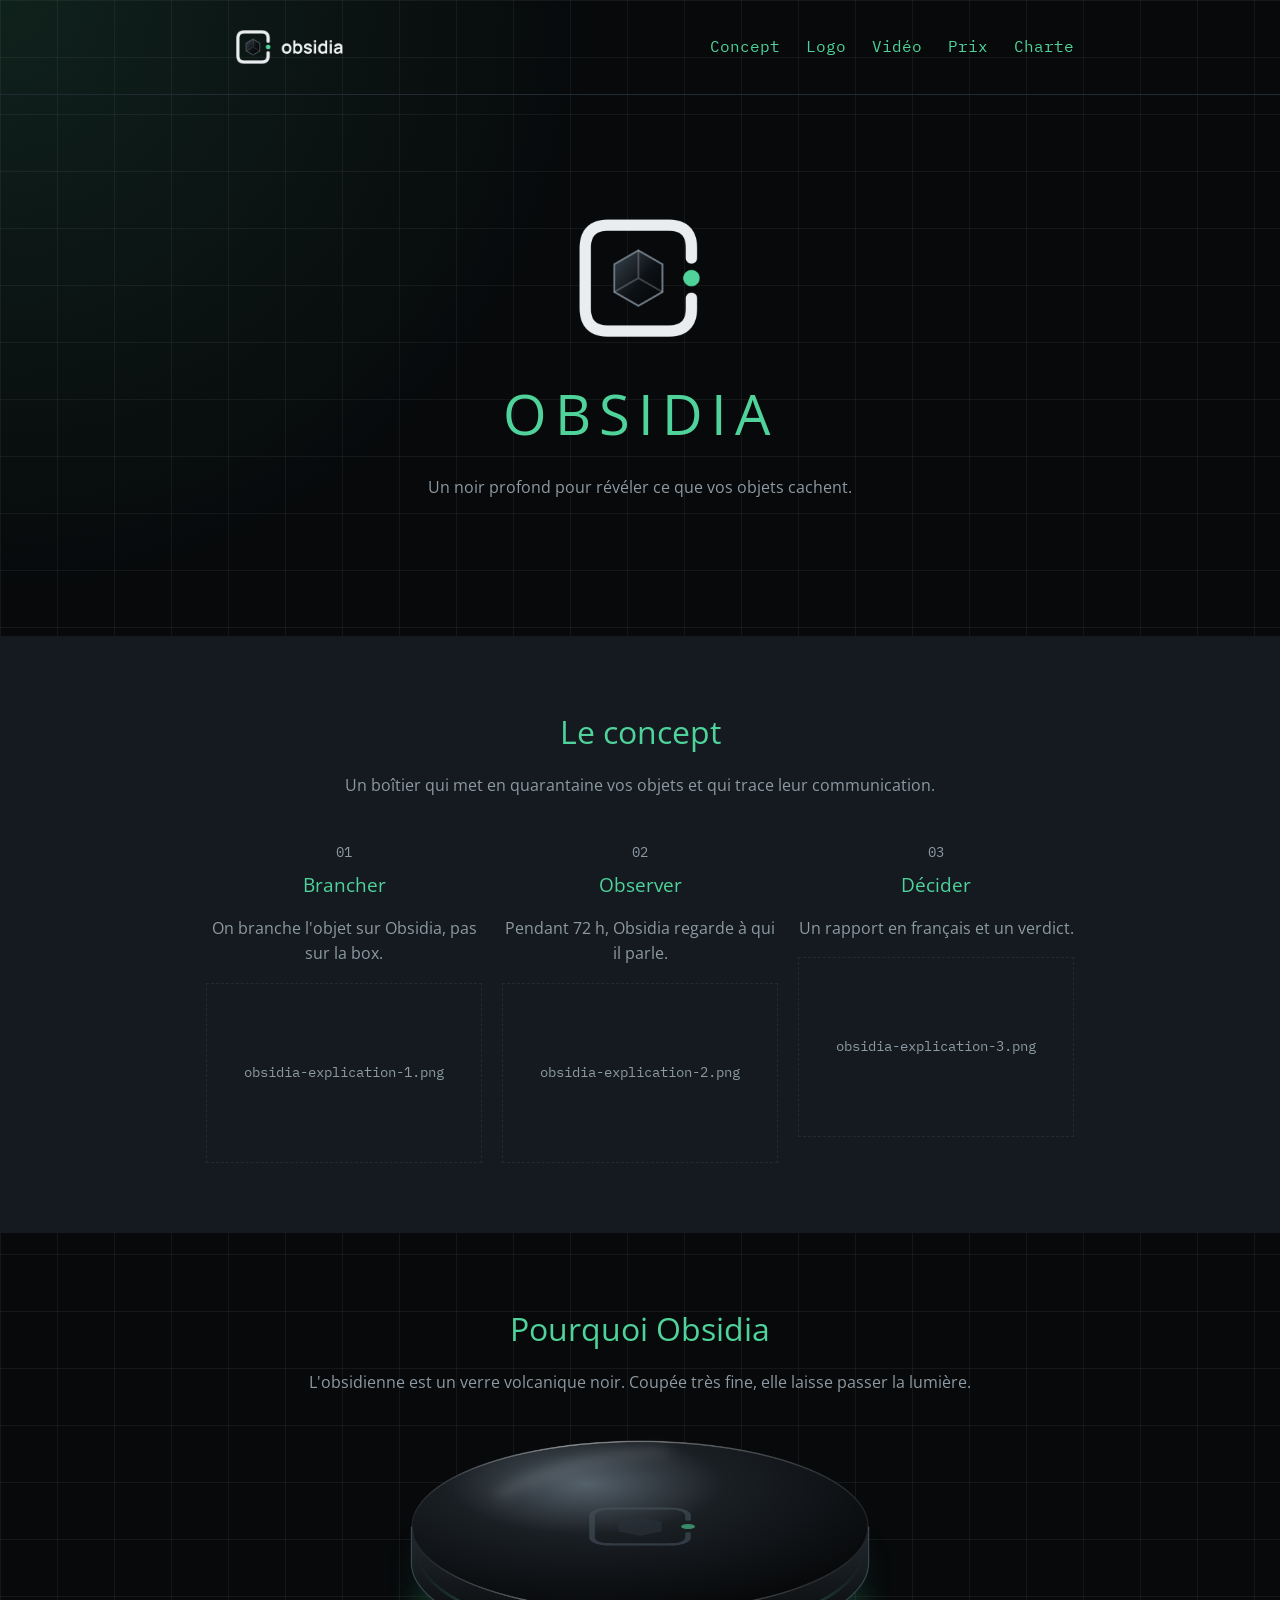
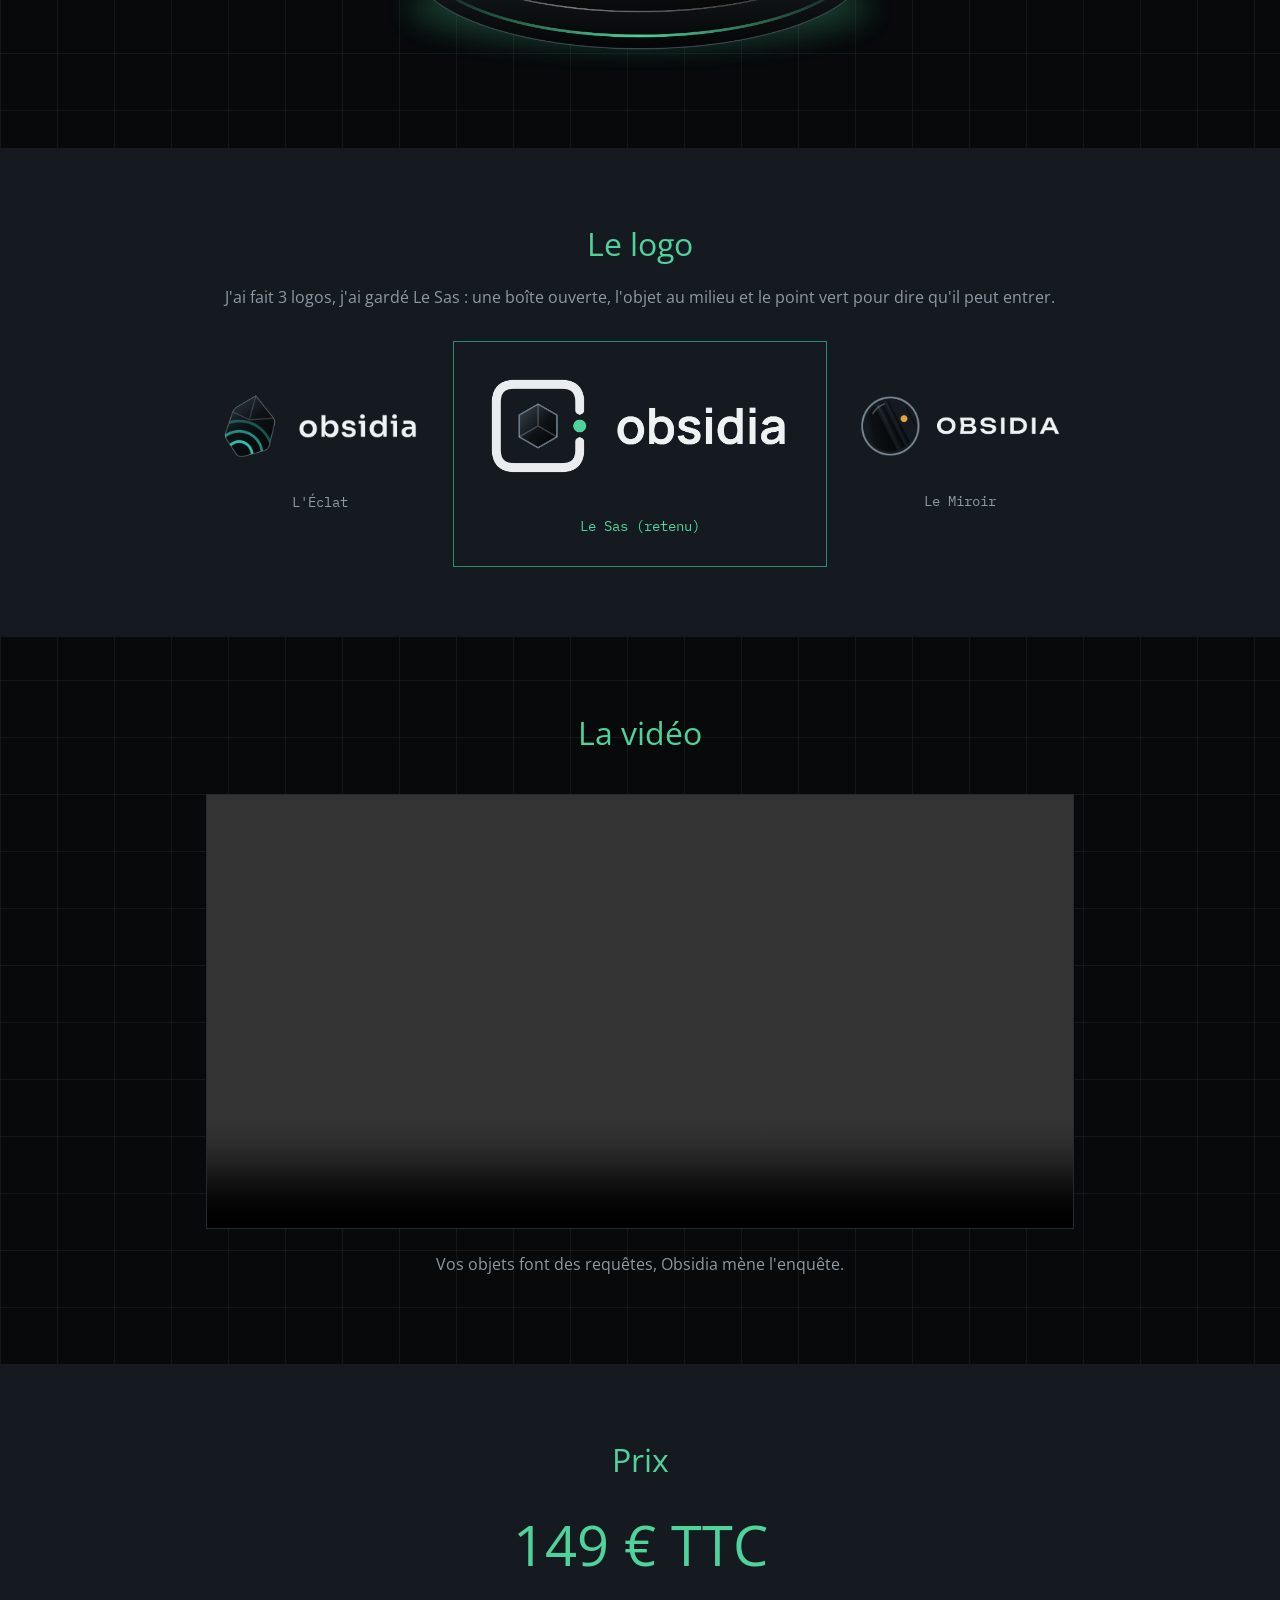
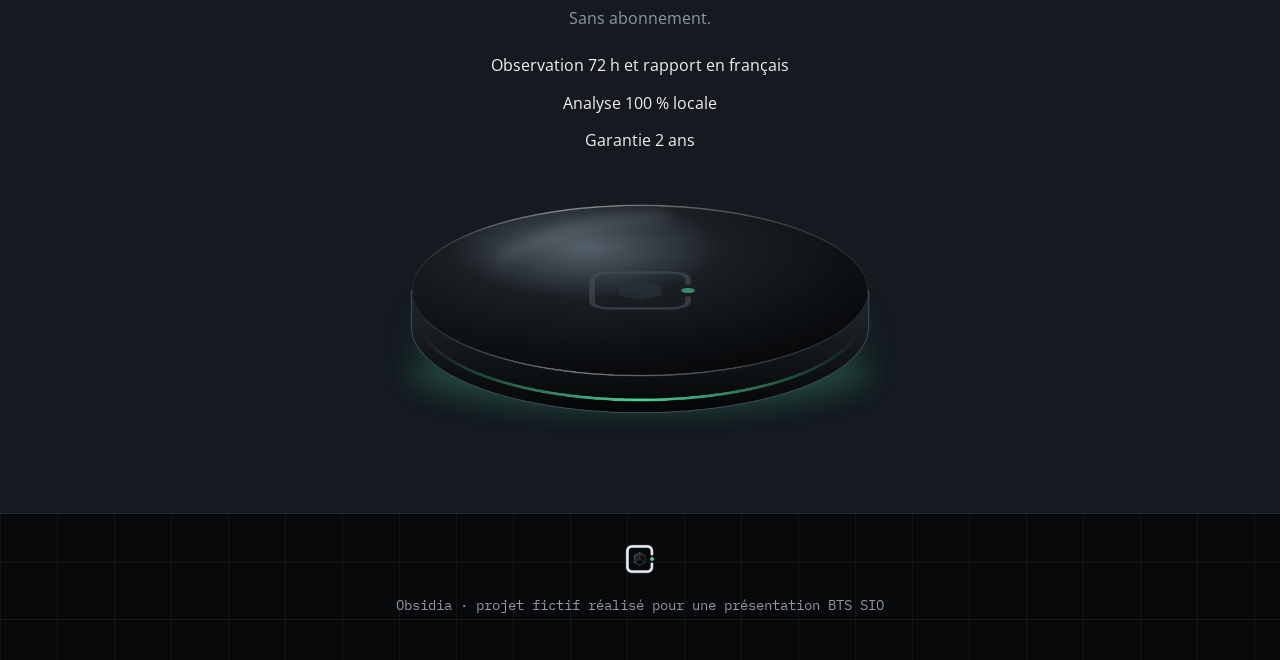
==== index.html @ c97e4afe "initial" ====
<!DOCTYPE html>
<html lang="fr">
<head>
  <meta charset="UTF-8">
  <meta name="viewport" content="width=device-width, initial-scale=1.0">
  <title>Obsidia</title>
  <!-- Polices Google : Open Sans et IBM Plex Mono -->
  <link href="https://fonts.googleapis.com/css2?family=IBM+Plex+Mono&family=Open+Sans&display=swap" rel="stylesheet">
  <link rel="stylesheet" href="style.css">
</head>
<body>

  <!-- Menu -->
  <nav>
    <div class="contenu">
      <a href="#accueil"><img src="assets/piste-sas.png" alt="Obsidia"></a>
      <div>
        <a href="#concept">Concept</a>
        <a href="#logo">Logo</a>
        <a href="#video">Vidéo</a>
        <a href="#prix">Prix</a>
        <a href="charte.html">Charte</a>
      </div>
    </div>
  </nav>

  <!-- 1. Accueil -->
  <section class="accueil" id="accueil">
    <div class="contenu">
      <img src="assets/obsidia-logo-sas-symbole.png" alt="Logo Obsidia">
      <h1>OBSIDIA</h1>
      <p>Un noir profond pour révéler ce que vos objets cachent.</p>
    </div>
  </section>

  <!-- 2. Le concept -->
  <section class="fond-clair" id="concept">
    <div class="contenu">
      <h2>Le concept</h2>
      <p>Un boîtier qui met en quarantaine vos objets et qui trace leur communication.</p>

      <div class="etapes">
        <div class="etape">
          <span class="mono">01</span>
          <h3>Brancher</h3>
          <p>On branche l'objet sur Obsidia, pas sur la box.</p>
          <!-- image à ajouter dans assets/ -->
          <div class="emplacement mono">obsidia-explication-1.png</div>
        </div>
        <div class="etape">
          <span class="mono">02</span>
          <h3>Observer</h3>
          <p>Pendant 72 h, Obsidia regarde à qui il parle.</p>
          <div class="emplacement mono">obsidia-explication-2.png</div>
        </div>
        <div class="etape">
          <span class="mono">03</span>
          <h3>Décider</h3>
          <p>Un rapport en français et un verdict.</p>
          <div class="emplacement mono">obsidia-explication-3.png</div>
        </div>
      </div>
    </div>
  </section>

  <!-- 3. Pourquoi Obsidia -->
  <section>
    <div class="contenu">
      <h2>Pourquoi Obsidia</h2>
      <p>L'obsidienne est un verre volcanique noir. Coupée très fine, elle laisse passer la lumière.</p>
      <img class="produit" src="assets/obsidia-produit-fond-sombre.png" alt="Le boîtier Obsidia">
    </div>
  </section>

  <!-- 4. Le logo -->
  <section class="fond-clair" id="logo">
    <div class="contenu">
      <h2>Le logo</h2>
      <p>J'ai fait 3 logos, j'ai gardé Le Sas : une boîte ouverte, l'objet au milieu et le point vert pour dire qu'il peut entrer.</p>

      <div class="pistes">
        <div>
          <img src="assets/piste-eclat.png" alt="Piste L'Éclat">
          <p class="mono">L'Éclat</p>
        </div>
        <div class="retenu">
          <img src="assets/piste-sas.png" alt="Piste Le Sas, retenue">
          <p class="mono">Le Sas (retenu)</p>
        </div>
        <div>
          <img src="assets/piste-miroir.png" alt="Piste Le Miroir">
          <p class="mono">Le Miroir</p>
        </div>
      </div>
    </div>
  </section>

  <!-- 5. La vidéo -->
  <section id="video">
    <div class="contenu">
      <h2>La vidéo</h2>
      <video controls>
        <source src="assets/obsidia-presentation-web_2.mp4" type="video/mp4">
      </video>
      <p>Vos objets font des requêtes, Obsidia mène l'enquête.</p>
    </div>
  </section>

  <!-- 6. Prix -->
  <section class="fond-clair" id="prix">
    <div class="contenu">
      <h2>Prix</h2>
      <p class="prix">149 € TTC</p>
      <p>Sans abonnement.</p>
      <ul class="liste-prix">
        <li>Observation 72 h et rapport en français</li>
        <li>Analyse 100 % locale</li>
        <li>Garantie 2 ans</li>
      </ul>
      <img class="produit" src="assets/obsidia-produit-fond-sombre.png" alt="Le boîtier Obsidia">
    </div>
  </section>

  <!-- 7. Pied de page -->
  <footer>
    <img src="assets/obsidia-logo-sas-symbole.png" alt="Logo Obsidia">
    <p class="mono">Obsidia · projet fictif réalisé pour une présentation BTS SIO</p>
  </footer>

</body>
</html>
---- style.css ----
/* =========================================
   Obsidia - feuille de style (les 2 pages)
   ========================================= */

/* Couleurs de la charte */
:root {
  --noir: #07090B;
  --fond-clair: #141A20;
  --carte: #0F1317;
  --bordure: #222A32;
  --texte: #EEF2F3;
  --texte-2: #8D9AA3;
  --vert: #4FD39A;
  --vert-fonce: #2C8E66;
  --rouge: #E8705C;
}

/* Base */
* { box-sizing: border-box; }

body {
  margin: 0;
  font-family: "Open Sans", Arial, sans-serif;
  color: var(--texte);
  line-height: 1.6;
  background-color: var(--noir);
  /* lueur verte en haut à gauche + grille de 57 px */
  background-image:
    radial-gradient(circle at 0 0, rgba(79, 211, 154, 0.12), transparent 600px),
    linear-gradient(rgba(255, 255, 255, 0.05) 1px, transparent 1px),
    linear-gradient(90deg, rgba(255, 255, 255, 0.05) 1px, transparent 1px);
  background-size: auto, 57px 57px, 57px 57px;
}

img, video { max-width: 100%; }

/* Titres en vert, pas en gras */
h1, h2, h3 { color: var(--vert); font-weight: normal; }
h2 { font-size: 2rem; margin: 0 0 15px; }

p { color: var(--texte-2); }

a { color: var(--vert); text-decoration: none; }
a:hover { text-decoration: underline; } /* seul effet du site */

/* Petites étiquettes en police mono */
.mono { font-family: "IBM Plex Mono", monospace; font-size: 0.85rem; color: var(--texte-2); }

/* Largeur max du contenu */
.contenu { max-width: 900px; margin: 0 auto; padding: 0 16px; }

section { padding: 70px 0; text-align: center; }
.fond-clair { background: var(--fond-clair); }

/* Menu */
nav { border-bottom: 1px solid var(--bordure); padding: 22px 0; }
nav .contenu { display: flex; justify-content: space-between; align-items: center; flex-wrap: wrap; gap: 10px; }
nav img { height: 50px; display: block; }
nav a { margin-left: 22px; font-family: "IBM Plex Mono", monospace; font-size: 1rem; }

/* Accueil */
.accueil { padding: 120px 0; }
.accueil img { width: 130px; }
.accueil h1 { font-size: 3.5rem; letter-spacing: 8px; margin: 20px 0 5px; }

/* Les 3 étapes du concept */
.etapes { display: flex; gap: 20px; margin-top: 40px; }
.etape { flex: 1; }
.etape h3 { margin: 5px 0; }

/* Cadre affiché quand une image manque */
.emplacement {
  height: 180px;
  border: 1px dashed var(--bordure);
  display: flex;
  align-items: center;
  justify-content: center;
  margin-top: 15px;
}

/* Image produit */
.produit { width: 500px; margin-top: 20px; }

/* Les 3 pistes de logo */
.pistes { display: flex; gap: 20px; align-items: center; margin-top: 30px; }
.pistes div { flex: 1; }
.pistes .retenu { flex: 1.5; border: 1px solid var(--vert-fonce); padding: 15px; }
.pistes .retenu p { color: var(--vert); }

/* Vidéo */
video { width: 100%; margin-top: 20px; border: 1px solid var(--bordure); }

/* Prix */
.prix { font-size: 3.5rem; color: var(--vert); margin: 10px 0; }
.liste-prix { list-style: none; padding: 0; }
.liste-prix li { padding: 6px 0; }

/* Pied de page */
footer { border-top: 1px solid var(--bordure); padding: 30px 16px; text-align: center; }
footer img { height: 30px; }

/* ----- Page charte ----- */
.palette { display: flex; flex-wrap: wrap; gap: 15px; justify-content: center; margin-top: 30px; }
.couleur { width: 130px; font-size: 0.85rem; }
.carre { height: 80px; border: 1px solid var(--bordure); margin-bottom: 5px; }

.logos { display: flex; gap: 30px; justify-content: center; align-items: center; flex-wrap: wrap; margin-top: 20px; }
.logos img { height: 80px; }

.rouge { color: var(--rouge); }

/* ----- Téléphone ----- */
@media (max-width: 700px) {
  .etapes, .pistes { flex-direction: column; }
  .accueil { padding: 70px 0; }
  .accueil h1 { font-size: 2.4rem; letter-spacing: 4px; }
  nav img { height: 40px; }
  nav a { margin-left: 0; margin-right: 14px; font-size: 0.9rem; }
}
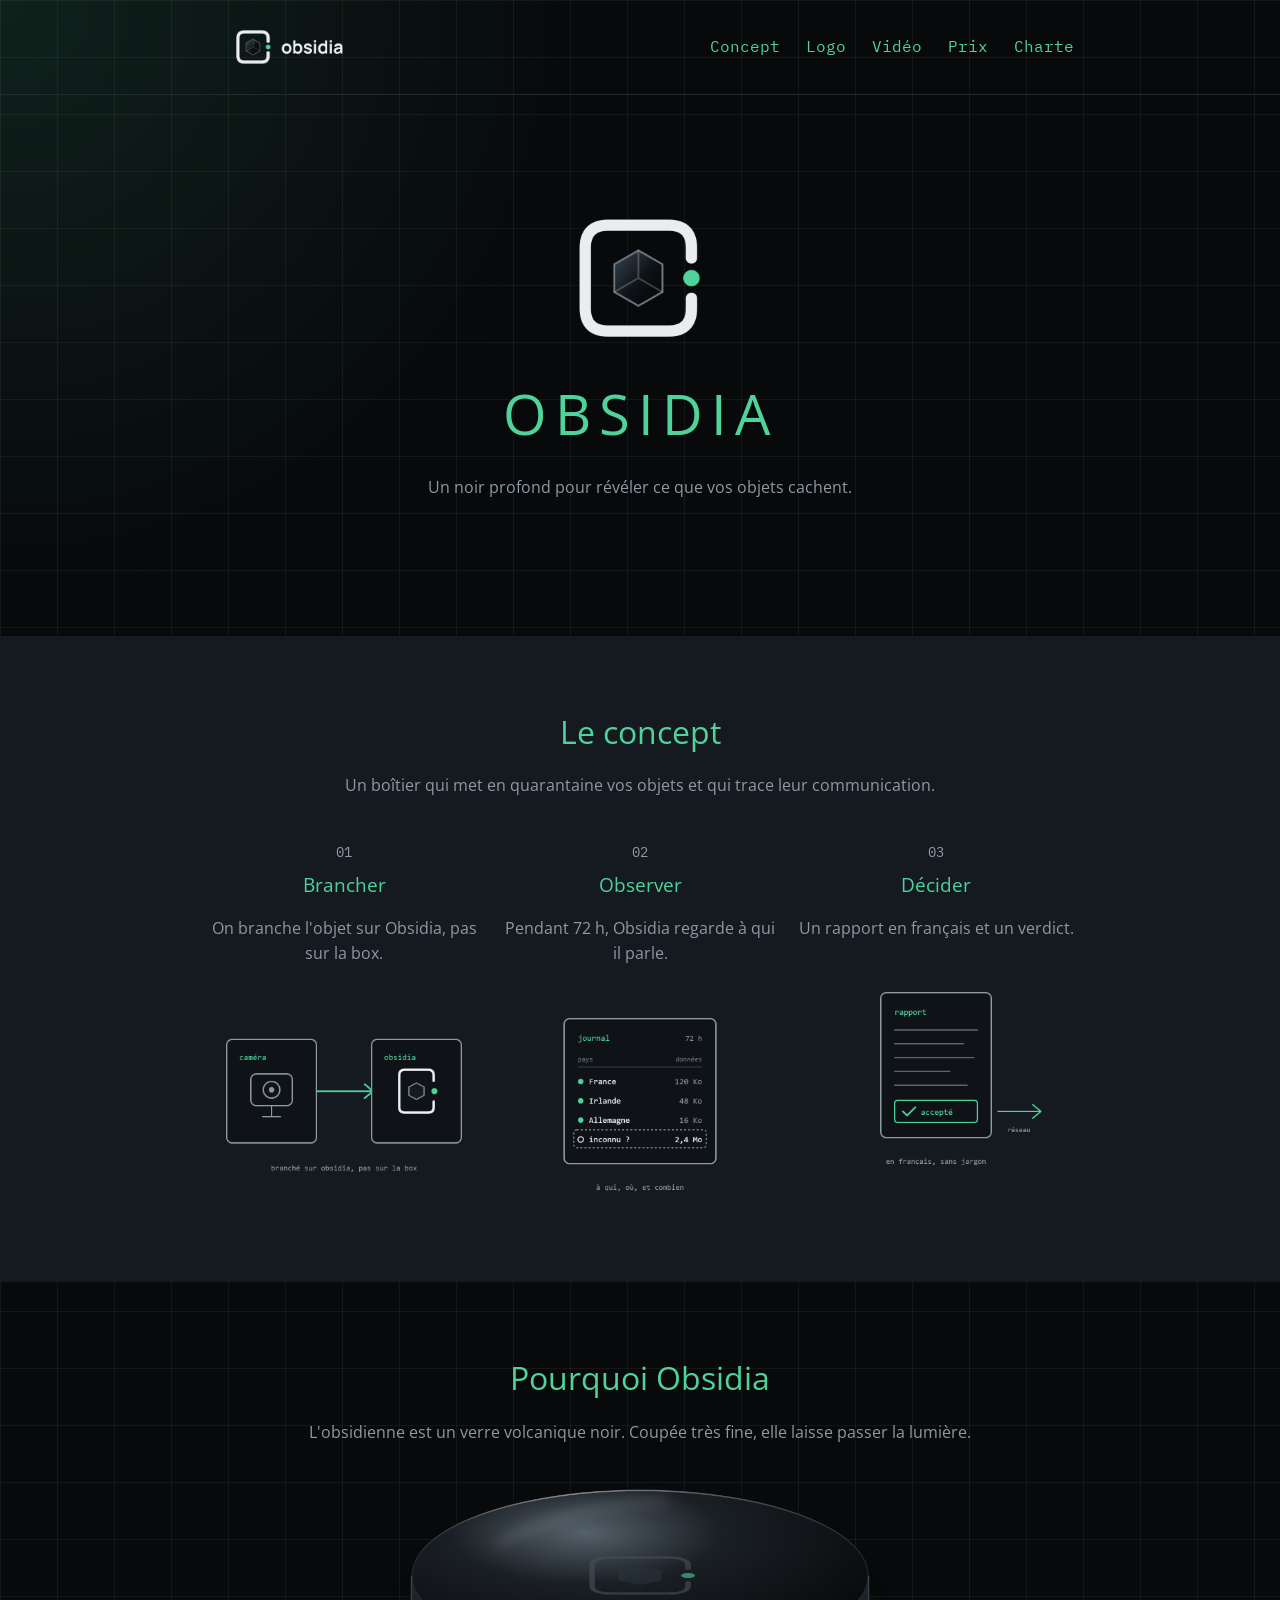
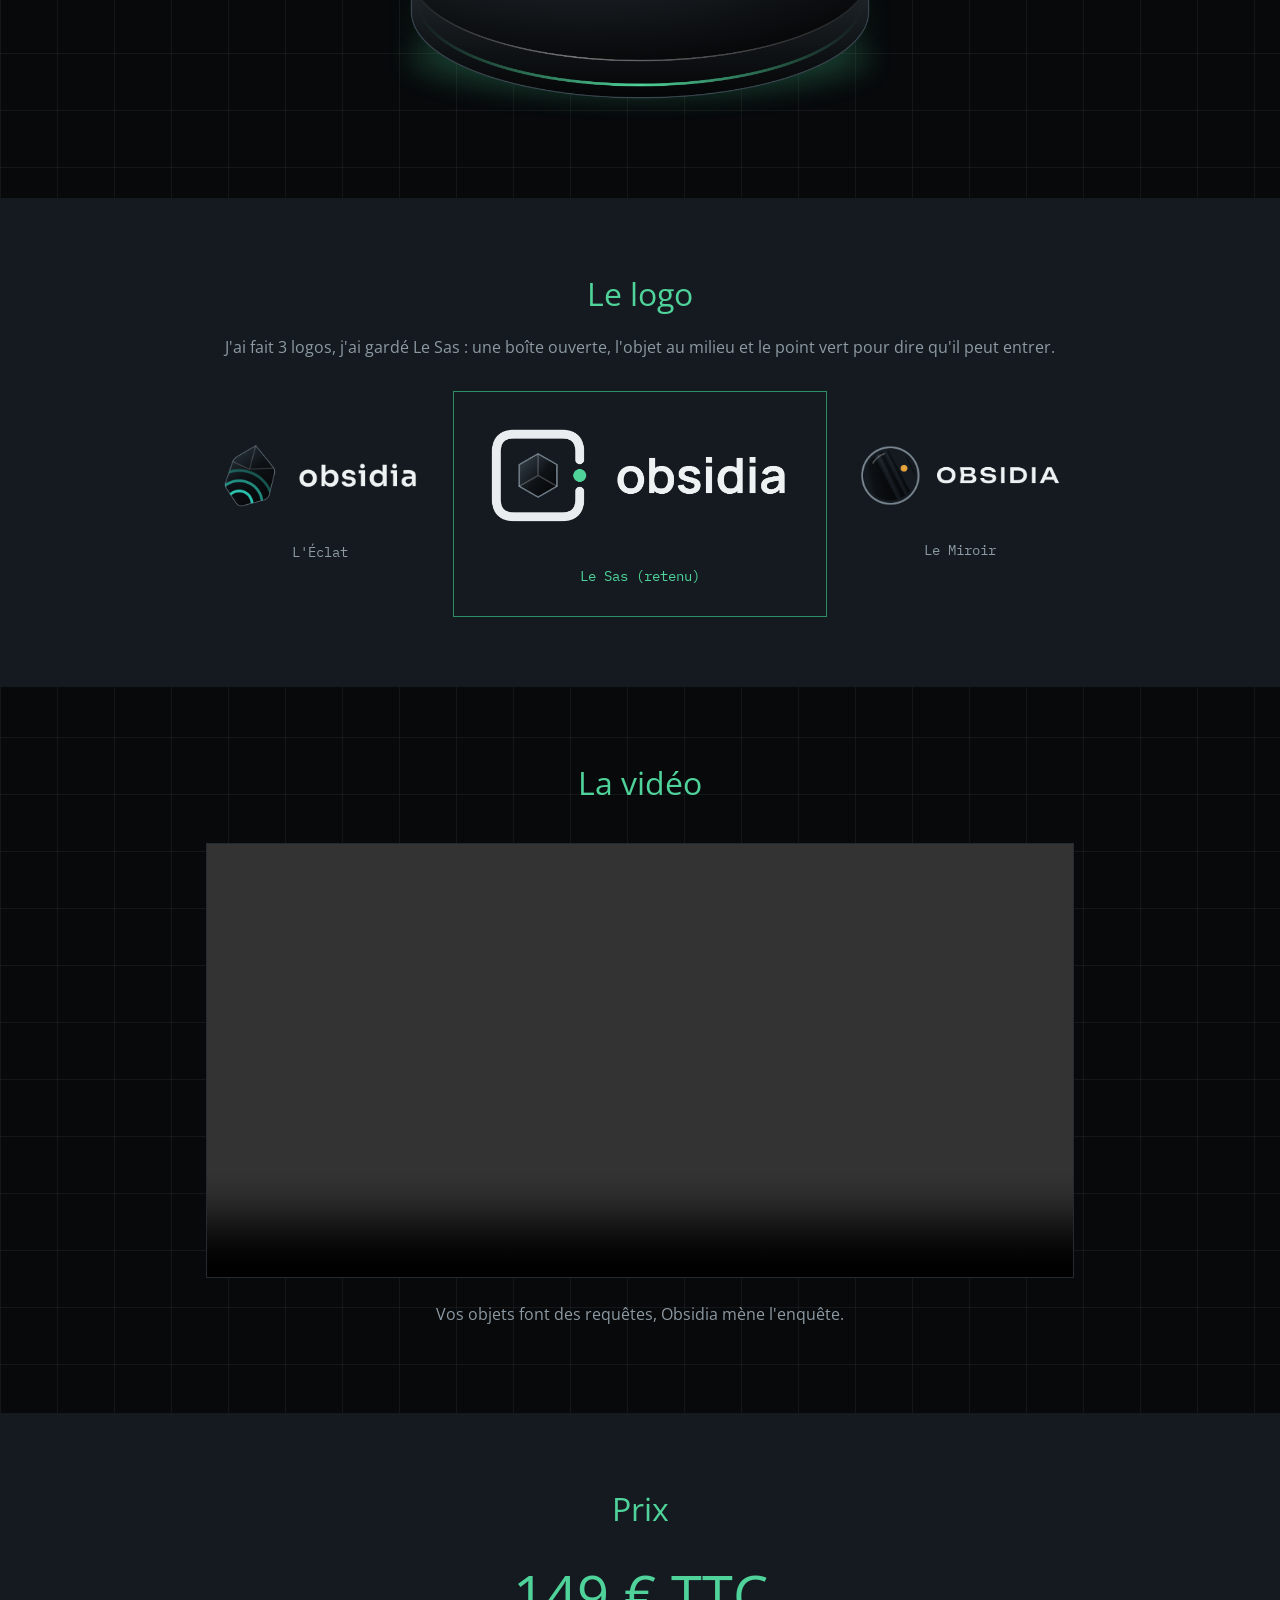
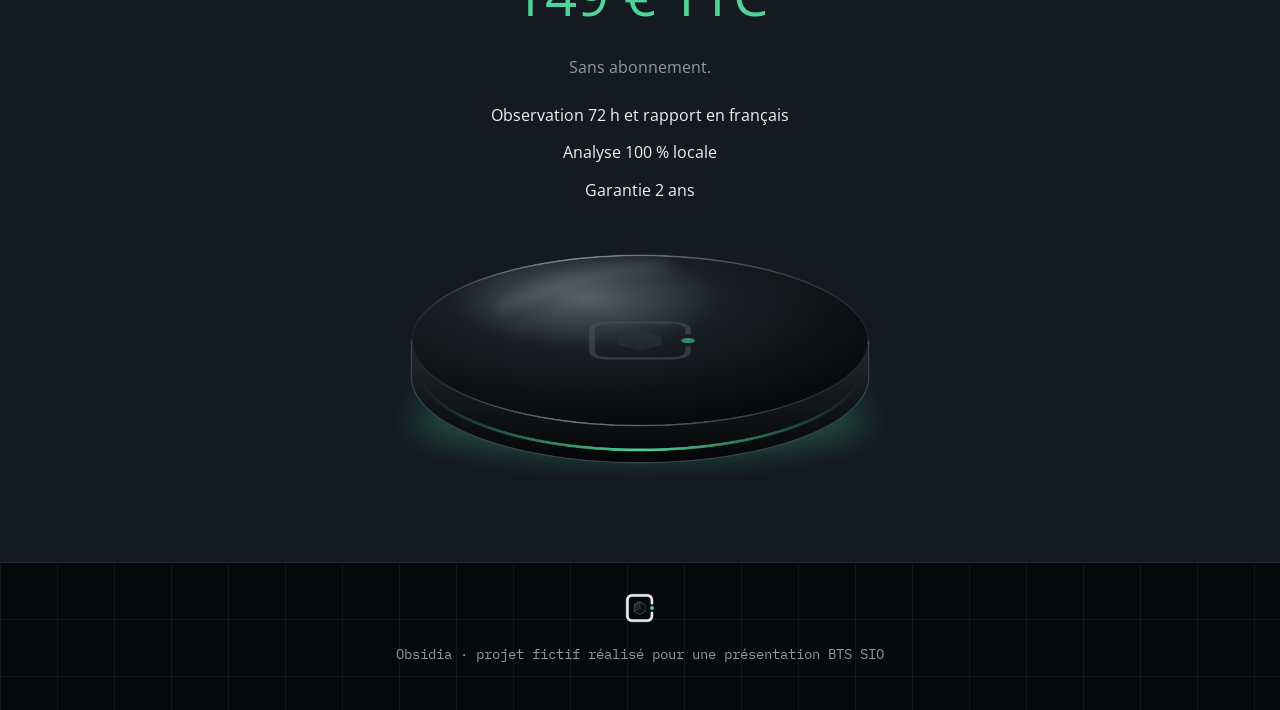
==== commit 64d971a2: "ajout d'image" ====
--- a/index.html
+++ b/index.html
@@ -44,20 +44,19 @@
           <span class="mono">01</span>
           <h3>Brancher</h3>
           <p>On branche l'objet sur Obsidia, pas sur la box.</p>
-          <!-- image à ajouter dans assets/ -->
-          <div class="emplacement mono">obsidia-explication-1.png</div>
+          <img class="explication" src="assets/obsidia-explication-1.png" alt="La caméra est branchée sur Obsidia et plus sur la box">
         </div>
         <div class="etape">
           <span class="mono">02</span>
           <h3>Observer</h3>
           <p>Pendant 72 h, Obsidia regarde à qui il parle.</p>
-          <div class="emplacement mono">obsidia-explication-2.png</div>
+          <img class="explication" src="assets/obsidia-explication-2.png" alt="Obsidia trace les pays et le volume de données envoyés par l'objet">
         </div>
         <div class="etape">
           <span class="mono">03</span>
           <h3>Décider</h3>
           <p>Un rapport en français et un verdict.</p>
-          <div class="emplacement mono">obsidia-explication-3.png</div>
+          <img class="explication" src="assets/obsidia-explication-3.png" alt="Un rapport avec le verdict accepté">
         </div>
       </div>
     </div>
--- a/style.css
+++ b/style.css
@@ -68,6 +68,9 @@
 .etape { flex: 1; }
 .etape h3 { margin: 5px 0; }
 
+/* Images des 3 étapes */
+.explication { width: 100%; margin-top: 15px; }
+
 /* Cadre affiché quand une image manque */
 .emplacement {
   height: 180px;
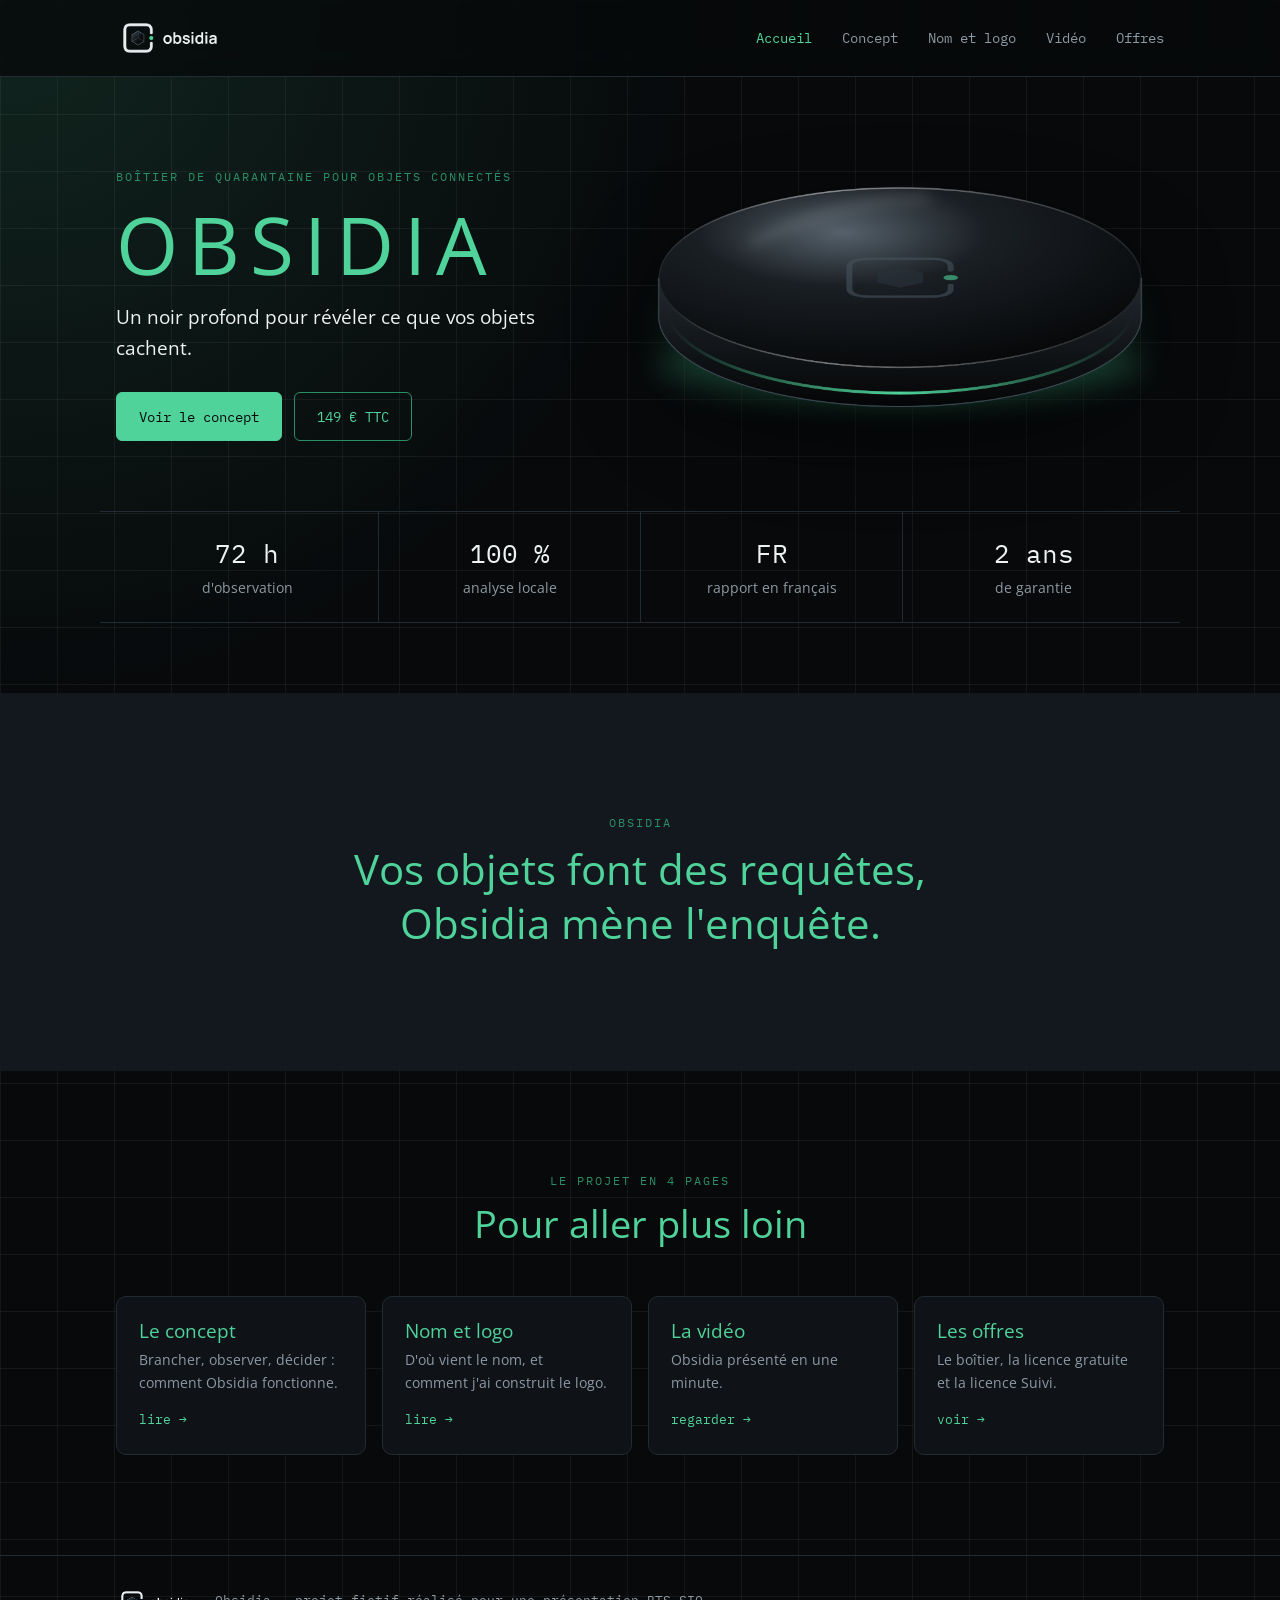
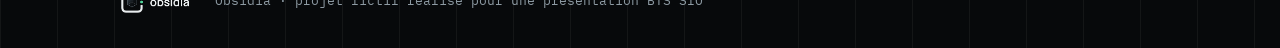
==== commit 2a6d2840: "amelioration du l'estetique du site" ====
--- a/index.html
+++ b/index.html
@@ -4,127 +4,99 @@
   <meta charset="UTF-8">
   <meta name="viewport" content="width=device-width, initial-scale=1.0">
   <title>Obsidia</title>
-  <!-- Polices Google : Open Sans et IBM Plex Mono -->
-  <link href="https://fonts.googleapis.com/css2?family=IBM+Plex+Mono&family=Open+Sans&display=swap" rel="stylesheet">
-  <link rel="stylesheet" href="style.css">
+  <!-- Version 2 du site, en plusieurs pages. La version 1 est gardée dans index-v1.html -->
+  <link href="https://fonts.googleapis.com/css2?family=IBM+Plex+Mono&family=Open+Sans:wght@300;400&display=swap" rel="stylesheet">
+  <link rel="stylesheet" href="style-v2.css">
 </head>
 <body>
 
-  <!-- Menu -->
-  <nav>
+  <!-- Menu (le même sur toutes les pages, "actif" = page en cours) -->
+  <nav class="menu">
     <div class="contenu">
-      <a href="#accueil"><img src="assets/piste-sas.png" alt="Obsidia"></a>
-      <div>
-        <a href="#concept">Concept</a>
-        <a href="#logo">Logo</a>
-        <a href="#video">Vidéo</a>
-        <a href="#prix">Prix</a>
-        <a href="charte.html">Charte</a>
+      <a href="index.html"><img src="assets/piste-sas.png" alt="Obsidia, accueil"></a>
+      <div class="liens">
+        <a href="index.html" class="actif">Accueil</a>
+        <a href="concept.html">Concept</a>
+        <a href="logo.html">Nom et logo</a>
+        <a href="video.html">Vidéo</a>
+        <a href="offres.html">Offres</a>
       </div>
     </div>
   </nav>
 
-  <!-- 1. Accueil -->
-  <section class="accueil" id="accueil">
-    <div class="contenu">
-      <img src="assets/obsidia-logo-sas-symbole.png" alt="Logo Obsidia">
-      <h1>OBSIDIA</h1>
-      <p>Un noir profond pour révéler ce que vos objets cachent.</p>
+  <!-- 1. Accueil : texte à gauche, produit à droite -->
+  <header class="accueil">
+    <div class="contenu accueil-grille">
+      <div class="apparait">
+        <span class="etiquette">boîtier de quarantaine pour objets connectés</span>
+        <h1>OBSIDIA</h1>
+        <p class="accroche">Un noir profond pour révéler ce que vos objets cachent.</p>
+        <div class="boutons">
+          <a class="bouton bouton-plein" href="concept.html">Voir le concept</a>
+          <a class="bouton" href="offres.html">149 € TTC</a>
+        </div>
+      </div>
+      <img class="accueil-produit apparait" src="assets/obsidia-produit-fond-sombre.png" alt="Le boîtier Obsidia">
+    </div>
+
+    <!-- Bandeau de chiffres clés -->
+    <div class="contenu chiffres apparait">
+      <div><strong>72 h</strong><span>d'observation</span></div>
+      <div><strong>100 %</strong><span>analyse locale</span></div>
+      <div><strong>FR</strong><span>rapport en français</span></div>
+      <div><strong>2 ans</strong><span>de garantie</span></div>
+    </div>
+  </header>
+
+  <!-- 2. La phrase de fin en grand -->
+  <!-- la phrase de fin en grand, pour remplir -->
+  <section class="fond-clair bandeau-citation">
+    <div class="contenu apparait">
+      <span class="etiquette">obsidia</span>
+      <p>Vos objets font des requêtes,<br>Obsidia mène l'enquête.</p>
     </div>
   </section>
 
-  <!-- 2. Le concept -->
-  <section class="fond-clair" id="concept">
+  <!-- 3. Les autres pages du site -->
+  <section>
     <div class="contenu">
-      <h2>Le concept</h2>
-      <p>Un boîtier qui met en quarantaine vos objets et qui trace leur communication.</p>
-
-      <div class="etapes">
-        <div class="etape">
-          <span class="mono">01</span>
-          <h3>Brancher</h3>
-          <p>On branche l'objet sur Obsidia, pas sur la box.</p>
-          <img class="explication" src="assets/obsidia-explication-1.png" alt="La caméra est branchée sur Obsidia et plus sur la box">
-        </div>
-        <div class="etape">
-          <span class="mono">02</span>
-          <h3>Observer</h3>
-          <p>Pendant 72 h, Obsidia regarde à qui il parle.</p>
-          <img class="explication" src="assets/obsidia-explication-2.png" alt="Obsidia trace les pays et le volume de données envoyés par l'objet">
-        </div>
-        <div class="etape">
-          <span class="mono">03</span>
-          <h3>Décider</h3>
-          <p>Un rapport en français et un verdict.</p>
-          <img class="explication" src="assets/obsidia-explication-3.png" alt="Un rapport avec le verdict accepté">
-        </div>
+      <div class="titre-section apparait">
+        <span class="etiquette">le projet en 4 pages</span>
+        <h2>Pour aller plus loin</h2>
+      </div>
+      <div class="vers-pages">
+        <a class="carte vers-page apparait" href="concept.html">
+          <h3>Le concept</h3>
+          <p>Brancher, observer, décider : comment Obsidia fonctionne.</p>
+          <span>lire →</span>
+        </a>
+        <a class="carte vers-page apparait" href="logo.html">
+          <h3>Nom et logo</h3>
+          <p>D'où vient le nom, et comment j'ai construit le logo.</p>
+          <span>lire →</span>
+        </a>
+        <a class="carte vers-page apparait" href="video.html">
+          <h3>La vidéo</h3>
+          <p>Obsidia présenté en une minute.</p>
+          <span>regarder →</span>
+        </a>
+        <a class="carte vers-page apparait" href="offres.html">
+          <h3>Les offres</h3>
+          <p>Le boîtier, la licence gratuite et la licence Suivi.</p>
+          <span>voir →</span>
+        </a>
       </div>
     </div>
   </section>
 
-  <!-- 3. Pourquoi Obsidia -->
-  <section>
-    <div class="contenu">
-      <h2>Pourquoi Obsidia</h2>
-      <p>L'obsidienne est un verre volcanique noir. Coupée très fine, elle laisse passer la lumière.</p>
-      <img class="produit" src="assets/obsidia-produit-fond-sombre.png" alt="Le boîtier Obsidia">
+  <!-- Pied de page -->
+  <footer>
+    <div class="contenu pied">
+      <img src="assets/piste-sas.png" alt="Obsidia">
+      <p>Obsidia · projet fictif réalisé pour une présentation BTS SIO</p>
     </div>
-  </section>
-
-  <!-- 4. Le logo -->
-  <section class="fond-clair" id="logo">
-    <div class="contenu">
-      <h2>Le logo</h2>
-      <p>J'ai fait 3 logos, j'ai gardé Le Sas : une boîte ouverte, l'objet au milieu et le point vert pour dire qu'il peut entrer.</p>
-
-      <div class="pistes">
-        <div>
-          <img src="assets/piste-eclat.png" alt="Piste L'Éclat">
-          <p class="mono">L'Éclat</p>
-        </div>
-        <div class="retenu">
-          <img src="assets/piste-sas.png" alt="Piste Le Sas, retenue">
-          <p class="mono">Le Sas (retenu)</p>
-        </div>
-        <div>
-          <img src="assets/piste-miroir.png" alt="Piste Le Miroir">
-          <p class="mono">Le Miroir</p>
-        </div>
-      </div>
-    </div>
-  </section>
-
-  <!-- 5. La vidéo -->
-  <section id="video">
-    <div class="contenu">
-      <h2>La vidéo</h2>
-      <video controls>
-        <source src="assets/obsidia-presentation-web_2.mp4" type="video/mp4">
-      </video>
-      <p>Vos objets font des requêtes, Obsidia mène l'enquête.</p>
-    </div>
-  </section>
-
-  <!-- 6. Prix -->
-  <section class="fond-clair" id="prix">
-    <div class="contenu">
-      <h2>Prix</h2>
-      <p class="prix">149 € TTC</p>
-      <p>Sans abonnement.</p>
-      <ul class="liste-prix">
-        <li>Observation 72 h et rapport en français</li>
-        <li>Analyse 100 % locale</li>
-        <li>Garantie 2 ans</li>
-      </ul>
-      <img class="produit" src="assets/obsidia-produit-fond-sombre.png" alt="Le boîtier Obsidia">
-    </div>
-  </section>
-
-  <!-- 7. Pied de page -->
-  <footer>
-    <img src="assets/obsidia-logo-sas-symbole.png" alt="Logo Obsidia">
-    <p class="mono">Obsidia · projet fictif réalisé pour une présentation BTS SIO</p>
   </footer>
 
+  <script src="script.js"></script>
 </body>
 </html>
--- a/style-v2.css
+++ b/style-v2.css
@@ -0,0 +1,352 @@
+/* =========================================
+   Obsidia - feuille de style de la version 2
+   (la version 1 utilise style.css)
+   ========================================= */
+
+/* ---------- Couleurs de la charte ---------- */
+:root {
+  --noir: #07090B;
+  --fond-clair: #141A20;
+  --carte: #0F1317;
+  --bordure: #222A32;
+  --texte: #EEF2F3;
+  --texte-2: #8D9AA3;
+  --vert: #4FD39A;
+  --vert-fonce: #2C8E66;
+  --rouge: #E8705C;
+  --mono: "IBM Plex Mono", Consolas, monospace;
+}
+
+/* ---------- Base ---------- */
+* { box-sizing: border-box; }
+html { scroll-behavior: smooth; scroll-padding-top: 80px; }
+
+body {
+  margin: 0;
+  font-family: "Open Sans", Arial, sans-serif;
+  color: var(--texte);
+  line-height: 1.6;
+  background-color: var(--noir);
+  /* lueur verte en haut à gauche + grille de 57 px */
+  background-image:
+    radial-gradient(circle at 0 0, rgba(79, 211, 154, 0.14), transparent 700px),
+    linear-gradient(rgba(255, 255, 255, 0.05) 1px, transparent 1px),
+    linear-gradient(90deg, rgba(255, 255, 255, 0.05) 1px, transparent 1px);
+  background-size: auto, 57px 57px, 57px 57px;
+}
+
+img, video { max-width: 100%; display: block; }
+h1, h2, h3 { color: var(--vert); font-weight: 400; line-height: 1.2; }
+h2 { font-size: clamp(1.8rem, 4vw, 2.4rem); margin: 0 0 12px; }
+h3 { font-size: 1.2rem; margin: 0 0 6px; }
+p { color: var(--texte-2); margin: 0 0 12px; }
+a { color: var(--vert); text-decoration: none; }
+
+.contenu { max-width: 1080px; margin: 0 auto; padding: 0 16px; }
+section { padding: 100px 0; }
+.fond-clair { background: rgba(20, 26, 32, 0.92); }
+
+/* Petite étiquette en police mono */
+.etiquette {
+  display: block;
+  font-family: var(--mono);
+  font-size: 0.75rem;
+  letter-spacing: 2px;
+  text-transform: uppercase;
+  color: var(--vert-fonce);
+  margin-bottom: 10px;
+}
+
+/* Titre de section centré */
+.titre-section { text-align: center; max-width: 640px; margin: 0 auto 50px; }
+
+/* Carte de base : fond sombre, bordure fine, léger survol */
+.carte {
+  background: var(--carte);
+  border: 1px solid var(--bordure);
+  border-radius: 10px;
+  transition: border-color 0.3s, transform 0.3s;
+}
+.carte:hover { border-color: #33404b; transform: translateY(-4px); }
+
+/* ---------- Menu ---------- */
+.menu {
+  position: sticky;
+  top: 0;
+  z-index: 10;
+  background: rgba(7, 9, 11, 0.8);
+  backdrop-filter: blur(8px);
+  border-bottom: 1px solid var(--bordure);
+}
+.menu .contenu { display: flex; justify-content: space-between; align-items: center; height: 76px; }
+.menu img { height: 44px; }
+.liens a { margin-left: 26px; font-family: var(--mono); font-size: 0.9rem; color: var(--texte-2); transition: color 0.2s; }
+.liens a:hover { color: var(--vert); }
+
+/* ---------- Accueil ---------- */
+.accueil { padding: 90px 0 70px; }
+.accueil-grille {
+  display: grid;
+  grid-template-columns: 1fr 1.1fr;
+  gap: 40px;
+  align-items: center;
+}
+.accueil h1 { font-size: clamp(3rem, 8vw, 5rem); letter-spacing: 10px; margin: 0 0 10px; }
+.accroche { font-size: 1.2rem; color: var(--texte); max-width: 420px; }
+
+/* Le produit flotte doucement */
+.accueil-produit { animation: flotte 6s ease-in-out infinite; filter: drop-shadow(0 30px 40px rgba(0, 0, 0, 0.6)); }
+@keyframes flotte {
+  0%, 100% { translate: 0 0; }
+  50%      { translate: 0 -12px; }
+}
+
+/* Boutons */
+.boutons { display: flex; gap: 12px; margin-top: 28px; flex-wrap: wrap; }
+.bouton {
+  padding: 12px 22px;
+  border: 1px solid var(--vert-fonce);
+  border-radius: 6px;
+  font-family: var(--mono);
+  font-size: 0.9rem;
+  transition: background 0.2s, color 0.2s;
+}
+.bouton:hover { background: rgba(79, 211, 154, 0.1); }
+.bouton-plein { background: var(--vert); color: var(--noir); border-color: var(--vert); }
+.bouton-plein:hover { background: #6ee0ae; }
+
+/* Bandeau de chiffres */
+.chiffres {
+  display: grid;
+  grid-template-columns: repeat(4, 1fr);
+  margin-top: 70px;
+  border-top: 1px solid var(--bordure);
+  border-bottom: 1px solid var(--bordure);
+}
+.chiffres div { padding: 22px 10px; text-align: center; }
+.chiffres div + div { border-left: 1px solid var(--bordure); }
+.chiffres strong { display: block; font-family: var(--mono); font-weight: 400; font-size: 1.6rem; color: var(--texte); }
+.chiffres span { font-size: 0.85rem; color: var(--texte-2); }
+
+/* ---------- Concept ---------- */
+.etapes { display: grid; grid-template-columns: repeat(3, 1fr); gap: 20px; }
+.etape { padding: 20px 22px 24px; position: relative; overflow: hidden; }
+.etape img { margin: -10px auto 10px; }
+/* Grand numéro en fond, très discret */
+.grand-numero {
+  position: absolute;
+  top: 6px;
+  right: 14px;
+  font-family: var(--mono);
+  font-size: 3rem;
+  color: rgba(255, 255, 255, 0.05);
+}
+
+/* ---------- Pourquoi Obsidia ---------- */
+.deux-colonnes { display: grid; grid-template-columns: 1.1fr 1fr; gap: 60px; align-items: center; }
+
+/* ---------- Logo ---------- */
+.logo-grille { display: grid; grid-template-columns: 1.2fr 1fr; gap: 40px; align-items: center; }
+.logo-carte { padding: 40px; border-color: var(--vert-fonce); }
+.parties { list-style: none; padding: 0; margin: 0; counter-reset: partie; }
+.parties li { counter-increment: partie; position: relative; padding: 0 0 22px 48px; }
+/* Numéro rond devant chaque partie */
+.parties li::before {
+  content: "0" counter(partie);
+  position: absolute;
+  left: 0;
+  top: 0;
+  width: 32px;
+  height: 32px;
+  border: 1px solid var(--vert-fonce);
+  border-radius: 50%;
+  display: grid;
+  place-items: center;
+  font-family: var(--mono);
+  font-size: 0.75rem;
+  color: var(--vert);
+}
+.note { text-align: center; max-width: 640px; margin: 30px auto 0; font-size: 0.95rem; }
+
+/* ---------- Vidéo dans une fenêtre ---------- */
+.fenetre { border: 1px solid var(--bordure); border-radius: 10px; overflow: hidden; background: var(--carte); max-width: 900px; margin: 0 auto; }
+.fenetre-barre { display: flex; align-items: center; gap: 7px; padding: 10px 14px; border-bottom: 1px solid var(--bordure); }
+.fenetre-barre span { width: 10px; height: 10px; border-radius: 50%; background: var(--bordure); }
+.fenetre-barre p { margin: 0 0 0 10px; font-family: var(--mono); font-size: 0.8rem; }
+.fenetre video { width: 100%; background: #000; }
+.phrase-fin { text-align: center; font-size: 1.2rem; color: var(--texte); margin-top: 30px; }
+
+/* ---------- Prix et offres ---------- */
+.offres { display: grid; grid-template-columns: repeat(3, 1fr); gap: 20px; align-items: start; }
+.offre { padding: 28px; position: relative; }
+.offre h3 { font-size: 1.5rem; }
+.prix { font-size: 2.4rem; color: var(--texte); margin: 6px 0 0; line-height: 1.1; }
+.prix small { font-size: 0.95rem; font-family: var(--mono); color: var(--texte-2); }
+.sous-prix { font-family: var(--mono); font-size: 0.8rem; }
+.offre img { margin: 10px auto; width: 85%; }
+.offre ul { list-style: none; padding: 0; margin: 18px 0 0; }
+.offre li { padding: 10px 0 10px 22px; border-top: 1px solid var(--bordure); font-size: 0.95rem; position: relative; }
+.offre li::before { content: ""; position: absolute; left: 2px; top: 19px; width: 8px; height: 8px; border-radius: 50%; background: var(--vert-fonce); }
+
+/* La licence payante ressort : bordure verte et halo */
+.offre-suivi { border-color: var(--vert); box-shadow: 0 0 40px rgba(79, 211, 154, 0.12); }
+.offre-suivi:hover { border-color: var(--vert); }
+.offre-suivi li::before { background: var(--vert); }
+.badge {
+  position: absolute;
+  top: -12px;
+  right: 20px;
+  background: var(--vert);
+  color: var(--noir);
+  font-family: var(--mono);
+  font-size: 0.7rem;
+  padding: 3px 10px;
+  border-radius: 20px;
+}
+
+/* ---------- Pied de page ---------- */
+footer { border-top: 1px solid var(--bordure); padding: 30px 0; }
+.pied { display: flex; align-items: center; gap: 20px; flex-wrap: wrap; }
+.pied img { height: 32px; }
+.pied p { margin: 0; font-family: var(--mono); font-size: 0.8rem; }
+.pied a { margin-left: auto; font-family: var(--mono); font-size: 0.85rem; }
+
+/* ---------- Apparition au scroll ---------- */
+.js .apparait { opacity: 0; transform: translateY(24px); transition: opacity 0.7s ease, transform 0.7s ease; }
+.js .apparait.visible { opacity: 1; transform: none; }
+
+/* Moins d'animations si l'utilisateur l'a demandé dans son système */
+@media (prefers-reduced-motion: reduce) {
+  html { scroll-behavior: auto; }
+  .accueil-produit { animation: none; }
+  .js .apparait { opacity: 1; transform: none; transition: none; }
+}
+
+/* ---------- Téléphone ---------- */
+@media (max-width: 800px) {
+  section { padding: 70px 0; }
+  .menu .contenu { height: 64px; }
+  .menu img { height: 34px; }
+  .liens a { margin-left: 12px; font-size: 0.8rem; }
+
+  .accueil { padding: 50px 0; text-align: center; }
+  .accueil-grille, .deux-colonnes, .logo-grille, .etapes, .offres { grid-template-columns: 1fr; }
+  .accroche { margin: 0 auto 12px; }
+  .boutons { justify-content: center; }
+  .chiffres { grid-template-columns: 1fr 1fr; margin-top: 40px; }
+  .chiffres div:nth-child(3) { border-left: none; }
+  .chiffres div:nth-child(n+3) { border-top: 1px solid var(--bordure); }
+  .offre-suivi { margin-top: 10px; }
+  .pied a { margin-left: 0; }
+}
+
+/* =========================================
+   Ajouts pour le site en plusieurs pages
+   ========================================= */
+
+/* Lien de la page en cours dans le menu */
+.liens a.actif { color: var(--vert); }
+
+/* En-tête en haut de chaque page (sauf l'accueil) */
+.entete-page { padding: 80px 16px 40px; text-align: center; }
+.entete-page h1 { font-size: clamp(2.2rem, 6vw, 3.2rem); margin: 0 0 14px; }
+.entete-page p { max-width: 640px; margin: 0 auto; font-size: 1.1rem; }
+
+/* Bloc d'argumentation : un titre court + un texte */
+.arguments { display: grid; grid-template-columns: repeat(2, 1fr); gap: 20px; }
+.argument { padding: 26px; }
+.argument h3 { margin-bottom: 8px; }
+.argument p:last-child { margin-bottom: 0; }
+
+/* Texte simple centré, pour les paragraphes plus longs */
+.texte { max-width: 700px; margin: 0 auto; }
+.texte p { font-size: 1.02rem; }
+
+/* Cartes qui mènent vers les autres pages (accueil) */
+.vers-pages { display: grid; grid-template-columns: repeat(4, 1fr); gap: 16px; }
+.vers-page { padding: 22px; display: block; }
+.vers-page h3 { margin-bottom: 6px; }
+.vers-page p { font-size: 0.9rem; margin-bottom: 12px; }
+.vers-page span { font-family: var(--mono); font-size: 0.8rem; color: var(--vert); }
+
+/* Questions fréquentes (page offres) */
+.faq { max-width: 760px; margin: 0 auto; }
+.faq details { border-top: 1px solid var(--bordure); padding: 18px 0; }
+.faq details:last-child { border-bottom: 1px solid var(--bordure); }
+.faq summary { cursor: pointer; color: var(--texte); list-style: none; display: flex; justify-content: space-between; }
+.faq summary::after { content: "+"; font-family: var(--mono); color: var(--vert); }
+.faq details[open] summary::after { content: "−"; }
+.faq details p { margin: 12px 0 0; }
+
+/* Bouton "page suivante" en bas de chaque page */
+.suite { text-align: center; padding: 0 0 90px; }
+
+@media (max-width: 800px) {
+  .arguments, .vers-pages { grid-template-columns: 1fr; }
+  .entete-page { padding: 50px 16px 20px; }
+  .menu .contenu { height: auto; padding-top: 10px; padding-bottom: 10px; flex-wrap: wrap; gap: 6px; }
+  .liens { display: flex; flex-wrap: wrap; gap: 4px 14px; }
+  .liens a, .liens a:nth-child(n+4) { display: inline; margin-left: 0; }
+}
+
+/* =========================================
+   Éléments visuels (accueil, concept, logo, offres)
+   ========================================= */
+
+/* Grande citation sur l'accueil */
+.bandeau-citation { padding: 120px 0; text-align: center; }
+.bandeau-citation p { font-size: clamp(1.6rem, 4vw, 2.6rem); color: var(--vert); line-height: 1.3; max-width: 800px; margin: 0 auto; }
+
+/* Frise des 72 heures (page concept) */
+.frise { position: relative; display: grid; grid-template-columns: repeat(4, 1fr); max-width: 900px; margin: 0 auto; }
+.frise::before { content: ""; position: absolute; top: 8px; left: 12.5%; right: 12.5%; height: 2px; background: linear-gradient(90deg, var(--vert-fonce), var(--vert)); }
+.frise div { position: relative; text-align: center; padding: 0 8px; }
+.frise div::before { content: ""; display: block; width: 18px; height: 18px; margin: 0 auto 14px; border-radius: 50%; background: var(--noir); border: 2px solid var(--vert); }
+.frise strong { display: block; font-family: var(--mono); font-weight: 400; font-size: 1.3rem; color: var(--texte); }
+.frise span { font-size: 0.9rem; color: var(--texte-2); }
+
+/* Symbole du logo en grand (page logo) */
+.symbole-geant { text-align: center; }
+.symbole-geant img { width: 240px; margin: 0 auto 20px; filter: drop-shadow(0 0 40px rgba(79, 211, 154, 0.15)); }
+
+/* ---------- Tableau des licences (page offres) ---------- */
+/* Chaque ligne est une grille de 3 colonnes : intitulé / Essentielle / Suivi */
+.tableau { max-width: 820px; margin: 0 auto; }
+.ligne { display: grid; grid-template-columns: 1.4fr 1fr 1fr; }
+.ligne > div { padding: 16px 18px; border-bottom: 1px solid var(--bordure); font-size: 0.95rem; color: var(--texte); display: flex; flex-direction: column; justify-content: center; } /* toutes les cases d'une ligne ont la même hauteur */
+.ligne .col { text-align: center; align-items: center; color: var(--texte-2); }
+
+/* Ligne du haut : nom et prix */
+.entete > div { border-bottom-color: #33404b; padding-top: 22px; }
+.entete .col { font-size: 1.2rem; color: var(--vert); }
+.entete .col .etiquette { margin-bottom: 4px; }
+.entete strong { display: block; font-weight: 400; font-size: 1.6rem; color: var(--texte); margin-top: 4px; }
+.entete strong small { font-family: var(--mono); font-size: 0.85rem; color: var(--texte-2); }
+
+/* La colonne Suivi est encadrée en vert, du haut jusqu'en bas */
+.ligne .suivi {
+  color: var(--texte);
+  background: rgba(79, 211, 154, 0.05);
+  border-left: 1px solid var(--vert-fonce);
+  border-right: 1px solid var(--vert-fonce);
+}
+.entete .suivi { color: var(--vert); border-top: 1px solid var(--vert-fonce); border-radius: 10px 10px 0 0; }
+.bas > div { border-bottom: none; }
+.bas .suivi { border-bottom: 1px solid var(--vert-fonce); border-radius: 0 0 10px 10px; }
+.sous-prix { font-family: var(--mono); font-size: 0.8rem; color: var(--texte-2); }
+
+/* Petites icônes oui / non dessinées en CSS */
+.oui, .non { display: inline-block; width: 22px; height: 22px; border-radius: 50%; position: relative; vertical-align: middle; }
+.oui { background: rgba(79, 211, 154, 0.15); }
+.oui::after { content: ""; position: absolute; left: 8px; top: 4px; width: 5px; height: 10px; border: solid var(--vert); border-width: 0 2px 2px 0; transform: rotate(45deg); }
+.non::after { content: ""; position: absolute; left: 6px; top: 10px; width: 10px; height: 2px; background: var(--bordure); }
+
+@media (max-width: 800px) {
+  .frise { grid-template-columns: 1fr 1fr; row-gap: 30px; }
+  .frise::before { display: none; }
+  .bandeau-citation { padding: 80px 0; }
+  .ligne { grid-template-columns: 1.2fr 1fr 1fr; }
+  .ligne > div { padding: 12px 8px; font-size: 0.85rem; }
+  .entete .col { font-size: 1rem; }
+  .entete strong { font-size: 1.2rem; }
+}
